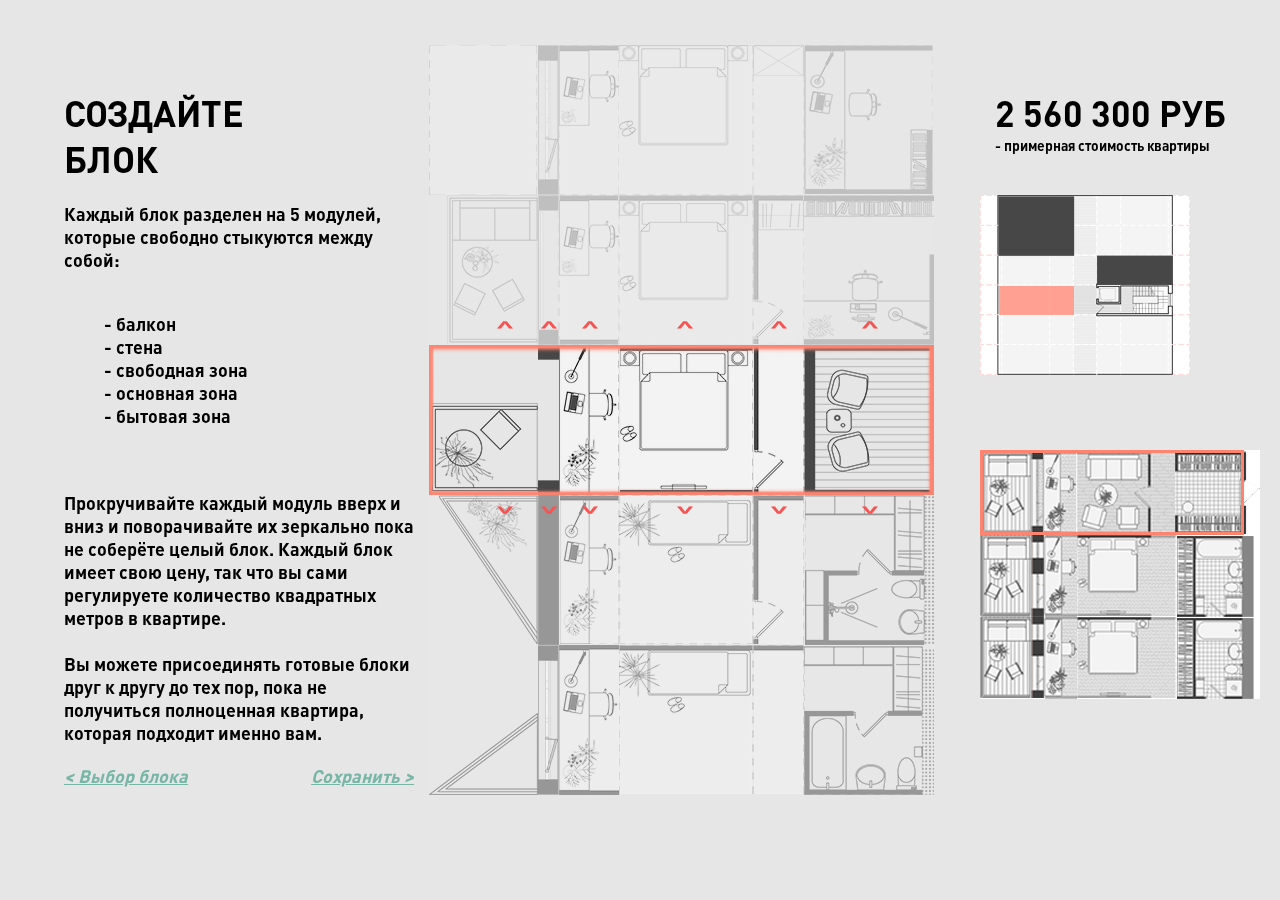
==== constructorRoom.html @ dabad27b "Version 1.0" ====
<!DOCTYPE html>
<html lang="en">
<head>
    <meta charset="UTF-8">
    <meta name="viewport" content="width=device-width, initial-scale=1.0">
    <meta http-equiv="X-UA-Compatible" content="ie=edge">
    <title>Document</title>

    <link rel="stylesheet" type="text/css" href="css/style.css">
    <link rel="stylesheet" type="text/css" href="css/jquery.bxslider.css">

    <script src="https://ajax.googleapis.com/ajax/libs/jquery/3.1.1/jquery.min.js"></script>
    <script src="js/jquery.bxslider.js"></script>

    <script>
        $(document).ready(function(){
             $('.slider').bxSlider({
                shrinkItems: true,
                infiniteLoop: true,
                minSlides: 4,
                maxSlides:5,
                moveSlides: 1,
                mode: 'vertical',
                controls: true,
                pager: false, // отключаем индикатор количества слайдов
                nextText: '', // отключаем текст кнопки Next
                prevText: '' // отключаем текст кнопки Prev

            });
        });
    </script>
</head>
<body>
    <div class="container">
        <div class="title-block-other">Создайте<br>блок
            <div class="description-block">
                Каждый блок разделен на 5 модулей, которые свободно стыкуются между собой:
                <br>
                <br>
                <ul>
                    <li>- балкон</li>
                    <li>- стена</li>
                    <li>- свободная зона</li>
                    <li>- основная зона</li>
                    <li>- бытовая зона</li>
                </ul>
                <br>
                <br>
                Прокручивайте каждый модуль вверх и вниз и поворачивайте их зеркально пока не соберёте целый блок. Каждый блок имеет свою цену, так что вы сами регулируете количество квадратных метров в квартире.
                <br>
                <br>
                Вы можете присоединять готовые блоки друг к другу до тех пор, пока не получиться полноценная квартира, которая подходит именно вам. 
            </div>
            <a class="nav-btn" id="nav-prev" href="selectedRoom.html">< Выбор блока</a>
            <a class="nav-btn" id="nav-next" href="resultRoom.html">Сохранить ></a>
        </div>
        <div class="constructor-container">
            <div class="contur"></div>
            <div class="first">
                <div class="slider">
                    <div class="first-block"><img src="img/balcons/1.png" height="100%" alt=""></div>
                    <div class="first-block"><img src="img/balcons/2.png" height="100%" alt=""></div>
                    <div class="first-block"><img src="img/balcons/3.png" height="100%" alt=""></div>
                    <div class="first-block"><img src="img/balcons/4.png" height="100%" alt=""></div>
                    <div class="first-block"><img src="img/balcons/5.png" height="100%" alt=""></div>
                    <div class="first-block"><img src="img/balcons/6.png" height="100%" alt=""></div>
                </div>
            </div>
            <div class="second">
                <div class="slider">
                    <div class="second-block"><img src="img/walls/1.png" height="100%" alt=""></div>
                    <div class="second-block"><img src="img/walls/2.png" height="100%" alt=""></div>
                    <div class="second-block"><img src="img/walls/3.png" height="100%" alt=""></div>
                    <div class="second-block"><img src="img/walls/4.png" height="100%" alt=""></div>
                </div>
            </div>
            <div class="three">
                <div class="slider">
                    <div class="three-block"><img src="img/expansion/1.png" height="100%" alt=""></div>
                    <div class="three-block"><img src="img/expansion/2.png" height="100%" alt=""></div>
                    <div class="three-block"><img src="img/expansion/3.png" height="100%" alt=""></div>
                    <div class="three-block"><img src="img/expansion/4.png" height="100%" alt=""></div>
                    <div class="three-block"><img src="img/expansion/5.png" height="100%" alt=""></div>
                    <div class="three-block"><img src="img/expansion/6.png" height="100%" alt=""></div>
                    <div class="three-block"><img src="img/expansion/7.png" height="100%" alt=""></div>
                    <div class="three-block"><img src="img/expansion/8.png" height="100%" alt=""></div>
                    <div class="three-block"><img src="img/expansion/9.png" height="100%" alt=""></div>
                    <div class="three-block"><img src="img/expansion/10.png" height="100%" alt=""></div>
                    <div class="three-block"><img src="img/expansion/11.png" height="100%" alt=""></div>
                    <div class="three-block"><img src="img/expansion/12.png" height="100%" alt=""></div>
                    <div class="three-block"><img src="img/expansion/13.png" height="100%" alt=""></div>
                    <div class="three-block"><img src="img/expansion/14.png" height="100%" alt=""></div>
                    <div class="three-block"><img src="img/expansion/15.png" height="100%" alt=""></div>
                    <div class="three-block"><img src="img/expansion/16.png" height="100%" alt=""></div>
                    <div class="three-block"><img src="img/expansion/17.png" height="100%" alt=""></div>
                    <div class="three-block"><img src="img/expansion/18.png" height="100%" alt=""></div>
                    <div class="three-block"><img src="img/expansion/19.png" height="100%" alt=""></div>
                    <div class="three-block"><img src="img/expansion/20.png" height="100%" alt=""></div>
                    <div class="three-block"><img src="img/expansion/21.png" height="100%" alt=""></div>
                    <div class="three-block"><img src="img/expansion/22.png" height="100%" alt=""></div>
                    <div class="three-block"><img src="img/expansion/23.png" height="100%" alt=""></div>
                    <div class="three-block"><img src="img/expansion/24.png" height="100%" alt=""></div>
                    <div class="three-block"><img src="img/expansion/25.png" height="100%" alt=""></div>
                    <div class="three-block"><img src="img/expansion/26.png" height="100%" alt=""></div>
                    <div class="three-block"><img src="img/expansion/27.png" height="100%" alt=""></div>
                    <div class="three-block"><img src="img/expansion/28.png" height="100%" alt=""></div>
                    <div class="three-block"><img src="img/expansion/29.png" height="100%" alt=""></div>
                    <div class="three-block"><img src="img/expansion/30.png" height="100%" alt=""></div>
                    <div class="three-block"><img src="img/expansion/31.png" height="100%" alt=""></div>
                    <div class="three-block"><img src="img/expansion/32.png" height="100%" alt=""></div>
                    <div class="three-block"><img src="img/expansion/33.png" height="100%" alt=""></div>
                </div>
            </div>
            <div class="four">
                <div class="slider">
                    <div class="four-block"><img src="img/main/1.png" height="100%" alt=""></div>
                    <div class="four-block"><img src="img/main/2.png" height="100%" alt=""></div>
                    <div class="four-block"><img src="img/main/3.png" height="100%" alt=""></div>
                    <div class="four-block"><img src="img/main/4.png" height="100%" alt=""></div>
                    <div class="four-block"><img src="img/main/5.png" height="100%" alt=""></div>
                    <div class="four-block"><img src="img/main/6.png" height="100%" alt=""></div>
                    <div class="four-block"><img src="img/main/7.png" height="100%" alt=""></div>
                    <div class="four-block"><img src="img/main/8.png" height="100%" alt=""></div>
                    <div class="four-block"><img src="img/main/9.png" height="100%" alt=""></div>
                    <div class="four-block"><img src="img/main/10.png" height="100%" alt=""></div>
                    <div class="four-block"><img src="img/main/11.png" height="100%" alt=""></div>
                    <div class="four-block"><img src="img/main/12.png" height="100%" alt=""></div>
                    <div class="four-block"><img src="img/main/13.png" height="100%" alt=""></div>
                    <div class="four-block"><img src="img/main/14.png" height="100%" alt=""></div>
                    <div class="four-block"><img src="img/main/15.png" height="100%" alt=""></div>
                    <div class="four-block"><img src="img/main/16.png" height="100%" alt=""></div>
                    <div class="four-block"><img src="img/main/17.png" height="100%" alt=""></div>
                    <div class="four-block"><img src="img/main/18.png" height="100%" alt=""></div>
                    <div class="four-block"><img src="img/main/19.png" height="100%" alt=""></div>
                    <div class="four-block"><img src="img/main/20.png" height="100%" alt=""></div>
                    <div class="four-block"><img src="img/main/21.png" height="100%" alt=""></div>
                    <div class="four-block"><img src="img/main/22.png" height="100%" alt=""></div>
                    <div class="four-block"><img src="img/main/23.png" height="100%" alt=""></div>
                    <div class="four-block"><img src="img/main/24.png" height="100%" alt=""></div>
                    <div class="four-block"><img src="img/main/25.png" height="100%" alt=""></div>
                    <div class="four-block"><img src="img/main/26.png" height="100%" alt=""></div>
                    <div class="four-block"><img src="img/main/27.png" height="100%" alt=""></div>
                    <div class="four-block"><img src="img/main/28.png" height="100%" alt=""></div>
                    <div class="four-block"><img src="img/main/29.png" height="100%" alt=""></div>
                </div>
            </div>
            <div class="five">
                <div class="slider">
                    <div class="five-block"><img src="img/communication/1.png" height="100%" alt=""></div>
                    <div class="five-block"><img src="img/communication/2.png" height="100%" alt=""></div>
                    <div class="five-block"><img src="img/communication/3.png" height="100%" alt=""></div>
                    <div class="five-block"><img src="img/communication/4.png" height="100%" alt=""></div>
                    <div class="five-block"><img src="img/communication/5.png" height="100%" alt=""></div>
                    <div class="five-block"><img src="img/communication/6.png" height="100%" alt=""></div>
                    <div class="five-block"><img src="img/communication/7.png" height="100%" alt=""></div>
                    <div class="five-block"><img src="img/communication/8.png" height="100%" alt=""></div>
                    <div class="five-block"><img src="img/communication/9.png" height="100%" alt=""></div>
                    <div class="five-block"><img src="img/communication/10.png" height="100%" alt=""></div> 
                </div>
            </div>
            <div class="six">
                <div class="slider">
                    <div class="six-block"><img src="img/support/1.png" height="100%" alt=""></div>
                    <div class="six-block"><img src="img/support/2.png" height="100%" alt=""></div>
                    <div class="six-block"><img src="img/support/3.png" height="100%" alt=""></div>
                    <div class="six-block"><img src="img/support/4.png" height="100%" alt=""></div>
                    <div class="six-block"><img src="img/support/5.png" height="100%" alt=""></div>
                    <div class="six-block"><img src="img/support/6.png" height="100%" alt=""></div>
                    <div class="six-block"><img src="img/support/7.png" height="100%" alt=""></div>
                    <div class="six-block"><img src="img/support/8.png" height="100%" alt=""></div>
                    <div class="six-block"><img src="img/support/9.png" height="100%" alt=""></div>
                    <div class="six-block"><img src="img/support/10.png" height="100%" alt=""></div> 
                    <div class="six-block"><img src="img/support/11.png" height="100%" alt=""></div> 
                    <div class="six-block"><img src="img/support/12.png" height="100%" alt=""></div> 
                    <div class="six-block"><img src="img/support/13.png" height="100%" alt=""></div> 
                    <div class="six-block"><img src="img/support/14.png" height="100%" alt=""></div> 
                    <div class="six-block"><img src="img/support/15.png" height="100%" alt=""></div> 
                    <div class="six-block"><img src="img/support/16.png" height="100%" alt=""></div> 
                    <div class="six-block"><img src="img/support/17.png" height="100%" alt=""></div> 
                    <div class="six-block"><img src="img/support/18.png" height="100%" alt=""></div> 
                    <div class="six-block"><img src="img/support/19.png" height="100%" alt=""></div> 
                    <div class="six-block"><img src="img/support/20.png" height="100%" alt=""></div> 
                    <div class="six-block"><img src="img/support/21.png" height="100%" alt=""></div> 
                    <div class="six-block"><img src="img/support/22.png" height="100%" alt=""></div> 
                    <div class="six-block"><img src="img/support/23.png" height="100%" alt=""></div> 
                    <div class="six-block"><img src="img/support/24.png" height="100%" alt=""></div> 
                    <div class="six-block"><img src="img/support/25.png" height="100%" alt=""></div> 
                    <div class="six-block"><img src="img/support/26.png" height="100%" alt=""></div> 
                    <div class="six-block"><img src="img/support/27.png" height="100%" alt=""></div> 
                    <div class="six-block"><img src="img/support/28.png" height="100%" alt=""></div> 
                    <div class="six-block"><img src="img/support/29.png" height="100%" alt=""></div> 
                    <div class="six-block"><img src="img/support/30.png" height="100%" alt=""></div> 
                    <div class="six-block"><img src="img/support/31.png" height="100%" alt=""></div> 
                    <div class="six-block"><img src="img/support/32.png" height="100%" alt=""></div> 
                    <div class="six-block"><img src="img/support/33.png" height="100%" alt=""></div> 
                    <div class="six-block"><img src="img/support/34.png" height="100%" alt=""></div> 
                    <div class="six-block"><img src="img/support/35.png" height="100%" alt=""></div> 
                    <div class="six-block"><img src="img/support/36.png" height="100%" alt=""></div> 
                    <div class="six-block"><img src="img/support/37.png" height="100%" alt=""></div> 
                    <div class="six-block"><img src="img/support/38.png" height="100%" alt=""></div> 
                    <div class="six-block"><img src="img/support/39.png" height="100%" alt=""></div> 
                    <div class="six-block"><img src="img/support/40.png" height="100%" alt=""></div> 
                    <div class="six-block"><img src="img/support/41.png" height="100%" alt=""></div> 
                    <div class="six-block"><img src="img/support/42.png" height="100%" alt=""></div> 
                    <div class="six-block"><img src="img/support/43.png" height="100%" alt=""></div> 
                    <div class="six-block"><img src="img/support/44.png" height="100%" alt=""></div> 
                    <div class="six-block"><img src="img/support/45.png" height="100%" alt=""></div> 
                    <div class="six-block"><img src="img/support/46.png" height="100%" alt=""></div> 
                </div>
            </div>
        </div>
        <div class="result-container">
            <div class="title-block-other">2 560 300 руб
                <div class="price-block">
                    - примерная стоимость квартиры
                </div>
            </div>
            <div class="plan-wrap">
                <img src="img/plan.png" alt="">
            </div>
            <div class="constructor-min-wrap">
                <img src="img/constructor-min.png" alt="">
            </div>
        </div>
    </div>
</body>
</html>
---- css/style.css ----
body{
	margin: 0;
	padding: 0;
    background: #e6e6e6;
}

/* Подключение шрифтов*/

@font-face {
    font-family: "DinPro-Black"; 
    src: url("../fonts/DINPRO-BLACK_0.otf")  format("opentype"); 
}
@font-face {
    font-family: "DinPro-Bold"; 
    src: url("../fonts/DINPRO-BOLD_0.otf")  format("opentype"); 
}
@font-face {
    font-family: "DinPro-Light"; 
    src: url("../fonts/DINPRO-LIGHT_0.otf")  format("opentype"); 
}
@font-face {
    font-family: "DinPro-Medium"; 
    src: url("../fonts/DINPRO-MEDIUM_0.otf")  format("opentype"); 
}
@font-face {
    font-family: "DinPro-Regular"; 
    src: url("../fonts/DINPRO-REGULAR.otf")  format("opentype"); 
}

/* Индексная страница*/

.container-index{
    width: 100%;
    height: 100%;
    background: url('../img/index-bg.gif');
    background-repeat: no-repeat;
    background-position: center center;
    background-size: cover;
    position: fixed;
}

.nav-wrap{
    background: #e6e6e6;
    width: 325px;
    height: 250px;
    display:flex;
    flex-wrap: wrap;
    align-items: center;
    padding: 10px;
    position: absolute;
    left: 5%;
    top: 12%;
}

.project-name{
    border: none;
    background: #e6e6e6;
    font-size:72px;
    font-family: "DinPro-Bold";
    width: 100%;
}

.project-name:focus{
    outline: none;
}

.nav-btn{
    font-family: "DinPro-Bold";
    font-style: italic;
    font-size: 18px;
    color:#77b6a5;
    text-transform: initial;
}

#nav-prev{
    float: left;
}
#nav-next{
    float: right;
}

/* Выбор области*/

.container{
    width: 100%;
    height: 100%;
    position: fixed;
}

[class*="ymaps-2"][class*="-ground-pane"] {
    filter: url("data:image/svg+xml;utf8,<svg xmlns=\'http://www.w3.org/2000/svg\'><filter id=\'grayscale\'><feColorMatrix type=\'matrix\' values=\'0.3333 0.3333 0.3333 0 0 0.3333 0.3333 0.3333 0 0 0.3333 0.3333 0.3333 0 0 0 0 0 1 0\'/></filter></svg>#grayscale");
    /* Firefox 3.5+ */
    -webkit-filter: grayscale(100%);
    /* Chrome 19+ & Safari 6+ */
}

.title-block{
    font-family: "DinPro-Bold";
    font-size: 36px;
    text-transform: uppercase;
    position: absolute;
    z-index: 90;
    left: 5%;
    top: 5%;
}

/* Выбор этажа*/

#floor{
    background: url('../img/bg-screen3.jpg');
    background-repeat: no-repeat;
    background-position: center center;
    background-size: cover;
    
}

.title-block-other{
    font-family: "DinPro-Bold";
    font-size: 36px;
    text-transform: uppercase;
    position: absolute;
    z-index: 90;
    left: 5%;
    top: 10%;
}

.nav-wrap-other{
    position: absolute;
    z-index: 90;
    left: 5%;
    top: 13%;
}

.description-block{
    font-family: "DinPro-Bold";
    font-size: 18px;
    z-index: 90;
    margin: 20px 0;
    text-transform: initial;
    width:350px;
}

.floors-wrap{
    position: absolute;
    right: 20%;
    top: 10%;
}

.floor-wrap{
    display: flex;
    justify-content: space-between;
    align-items: center;
    position: relative;
}


.floor-img-wrap{
 
    -o-transform: rotate(-10deg);
    -ms-transform: rotate(-10deg);
    -moz-transform: rotate(-10deg);
    -webkit-transform: rotate(-10deg);
    transform: rotate(-10deg);
}

.floor-img{
    width: 340px;
    height: 170px;
    background: url(../img/floor1.jpg);
    background-repeat: no-repeat;
    background-position: center center;
    background-size: contain;
    -o-transform: skewX(55deg);
    -ms-transform: skewX(55deg);
    -moz-transform: skewX(55deg);
    -webkit-transform: skewX(55deg);
    transform: skewX(55deg);
}

.floor-num{
    margin-left: 50px;
    font-family: "DinPro-Light"; 
    font-size: 24px;
    color:#6a6a6a;
    position: relative;
    left: 130px;
    top:30px;
}

.filling{
    width: 100%;
    height: 100%;
}

.filling:hover{
    background: rgba(243, 159, 145, 0.7);
}

#floor-7{
    z-index: 99;
}
#floor-6{
    z-index: 98;
    top: -105px;
}
#floor-5{
    z-index: 97;
    top: -205px;
}
#floor-4{
    z-index: 96;
    top: -305px;
}
#floor-3{
    z-index: 95;
    top: -405px;
}
#floor-2{
    z-index: 94;
    top: -505px;
}
#floor-1{
    z-index: 93;
    top: -605px;
}

/* Выбор комнаты*/

.room-container{
    position: relative;
    top: 20%;
    right: 20%;
    float: right;
}


/* Конструктор комнаты */

.constructor-container{
    position: relative;
    top: 5%;
    right: 35%;
    float: right;
    display:flex;
}

.bx-prev{
    background: url(../img/arrow-prev.png) !important;
    background-position: center center !important;
    background-repeat: no-repeat !important;
    left:60px !important;
    top:280px !important;
}

.bx-next{
    background: url(../img/arrow-next.png) !important;
    background-position: center center !important;
    background-repeat: no-repeat !important;
    left:60px !important;
    top:465px !important;
}

.first-block{
    width: 109px;
    height: 150px;
}

.first-block img{
    position: absolute;
    right: 0;
}

.second-block{
    height: 150px;
    width: 21px;
}

.bx-wrapper{
    border: none !important;
    background: none !important;
    box-shadow: none !important;
}

.bx-wrapper, .bx-viewport{height: 750px !important;}

.second > .bx-wrapper > .bx-controls > .bx-controls-direction > .bx-prev{
    left:-5px !important;
}

.second > .bx-wrapper > .bx-controls > .bx-controls-direction > .bx-next{
    left:-5px !important;
}

.three-block{
    height: 150px;
    width: 60px;
}

.three > .bx-wrapper > .bx-controls > .bx-controls-direction > .bx-prev{
    left:15px !important;
}

.three > .bx-wrapper > .bx-controls > .bx-controls-direction > .bx-next{
    left:15px !important;
}

.four-block{
    height: 150px;
    width: 134px;
}

.four > .bx-wrapper > .bx-controls > .bx-controls-direction > .bx-prev{
    left:50px !important;
}

.four > .bx-wrapper > .bx-controls > .bx-controls-direction > .bx-next{
    left:50px !important;
}

.five-block{
    height: 150px;
    width: 51px;
}

.five > .bx-wrapper > .bx-controls > .bx-controls-direction > .bx-prev{
    left:10px !important;
}

.five > .bx-wrapper > .bx-controls > .bx-controls-direction > .bx-next{
    left:10px !important;
}

.six-block{
    height: 150px;
    width: 130px;
}

.six > .bx-wrapper > .bx-controls > .bx-controls-direction > .bx-prev{
    left:50px !important;
}

.six > .bx-wrapper > .bx-controls > .bx-controls-direction > .bx-next{
    left:50px !important;
}

.result-container{
    position: absolute;
    top: 10%;
    right: 10%;
    float: right;
    display:flex;
    width:300px;
}

.price-block{
    font-size: 14px;
    font-family: "DinPro-Bold";
    text-transform: lowercase;
}

.description-block ul li{
    list-style: none;
}

.contur{
    background: url(../img/contur.png);
    background-position: center center;
    background-repeat: no-repeat;
    width: 505px;
    height: 750px;
    position: absolute;
    z-index: 999;
}
.plan-wrap{
    position: absolute;
    margin-top: 35%;
}

.constructor-min-wrap{
    position: absolute;
    margin-top: 120%;
}


/* Результат сборки квартиры*/

.result-room{
    top:10%;
    right: 38%;
}

.contacts-block{
    margin-top: 60px;
    font-family: "DinPro-Light"; 
    font-size:18px;
    color:#949494;
    width: 350px;
    text-transform: initial;
    font-style: italic;
    margin-bottom: 40px;
}

.text-column{
    display: flex;
    right:10%;
}

.column{
    font-size: 18px;
    font-family: "DinPro-Light"; 
    color:#f09283;
    width: 320px;
    margin: 0 20px;
}

@media (max-width: 1366px) {
    .room-container{
        right: 5%;
    }
    .constructor-container{
        right: 27%;
    }
    .result-container{
        right:0;
    }
    .text-column{
        right:0%;
    }
    .column{
        font-size: 15px;
        font-family: "DinPro-Light"; 
        color:#f09283;
        width: 250px;
        margin: 0 10px;
    }
}
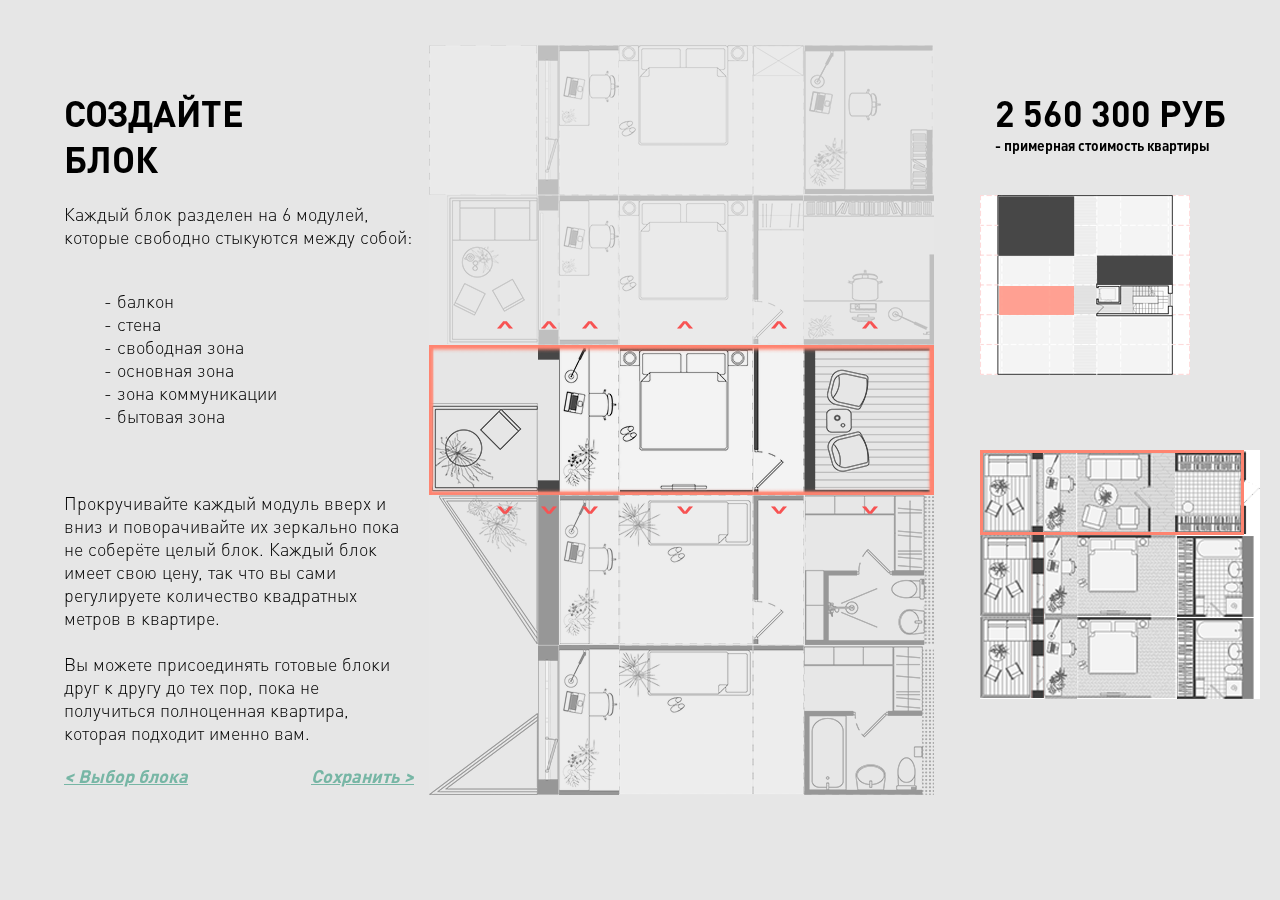
==== commit 9aa1f5de: "Version 1.1" ====
--- a/constructorRoom.html
+++ b/constructorRoom.html
@@ -34,7 +34,7 @@
     <div class="container">
         <div class="title-block-other">Создайте<br>блок
             <div class="description-block">
-                Каждый блок разделен на 5 модулей, которые свободно стыкуются между собой:
+                Каждый блок разделен на 6 модулей, которые свободно стыкуются между собой: 
                 <br>
                 <br>
                 <ul>
@@ -42,11 +42,12 @@
                     <li>- стена</li>
                     <li>- свободная зона</li>
                     <li>- основная зона</li>
+                    <li> - зона коммуникации</li>
                     <li>- бытовая зона</li>
                 </ul>
                 <br>
                 <br>
-                Прокручивайте каждый модуль вверх и вниз и поворачивайте их зеркально пока не соберёте целый блок. Каждый блок имеет свою цену, так что вы сами регулируете количество квадратных метров в квартире.
+                Прокручивайте каждый модуль вверх и вниз и поворачивайте их зеркально пока не соберёте целый блок. Каждый блок имеет свою цену, так что вы сами регулируете количество квадратных метров в квартире. 
                 <br>
                 <br>
                 Вы можете присоединять готовые блоки друг к другу до тех пор, пока не получиться полноценная квартира, которая подходит именно вам. 
--- a/css/style.css
+++ b/css/style.css
@@ -132,7 +132,7 @@
 }
 
 .description-block{
-    font-family: "DinPro-Bold";
+    font-family: "DinPro-Light";
     font-size: 18px;
     z-index: 90;
     margin: 20px 0;
